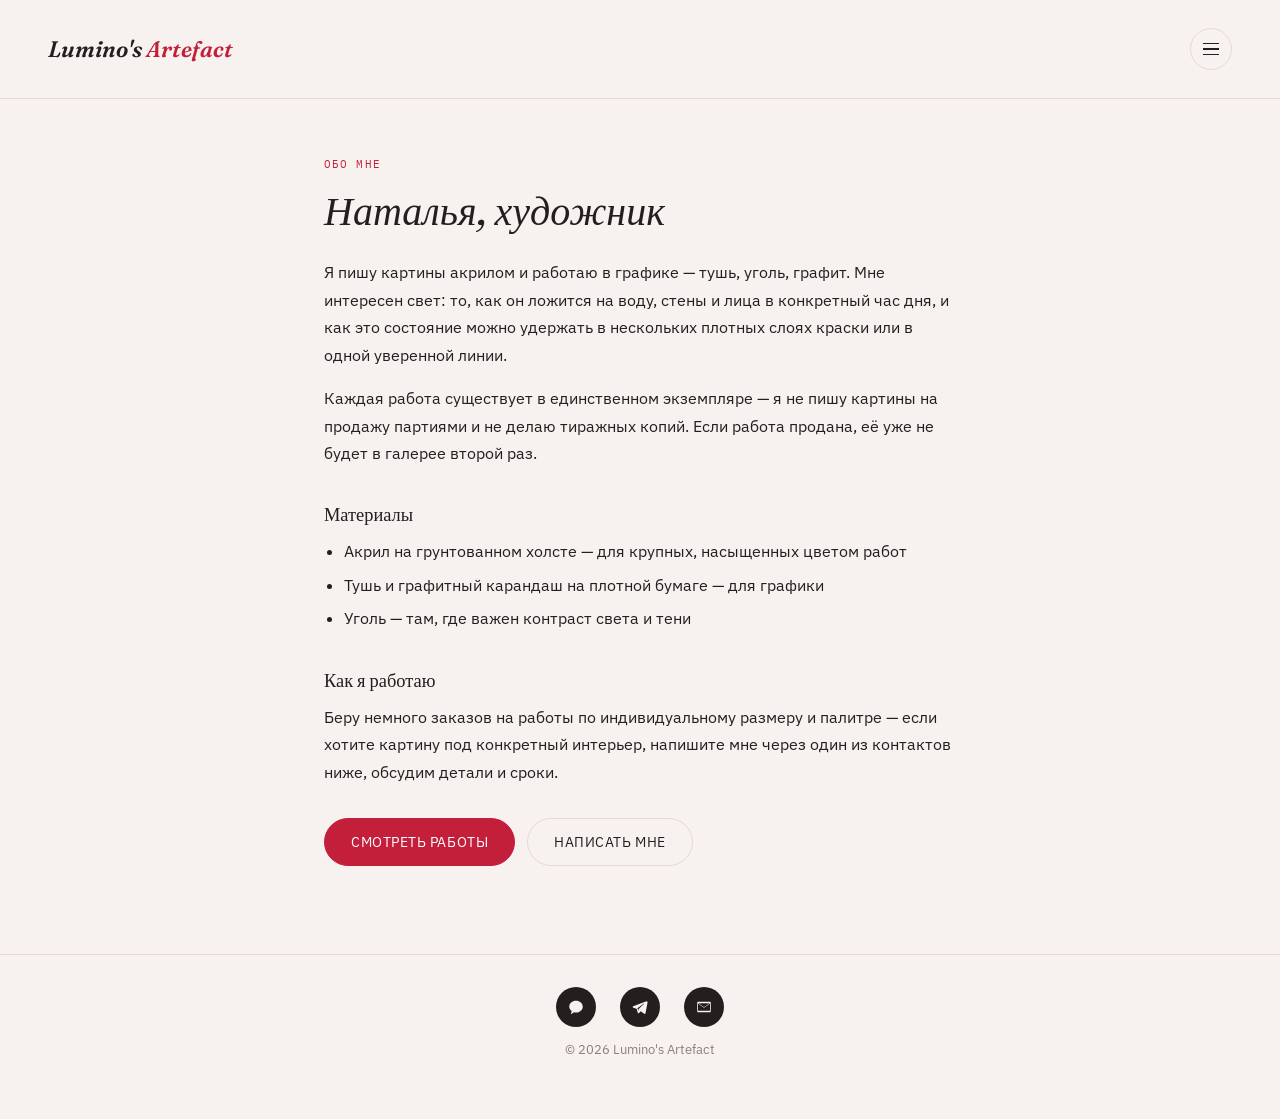
==== about.html @ 3d749a7e "Add site sections and slide-in nav menu, fix mobile gallery to 2 columns Split the single-page catal" ====
<!DOCTYPE html>
<html lang="ru">
<head>
<meta charset="UTF-8">
<meta name="viewport" content="width=device-width, initial-scale=1.0">
<title>Обо мне — Lumino's Artefact</title>
<link rel="preconnect" href="https://fonts.googleapis.com">
<link href="https://fonts.googleapis.com/css2?family=Fraunces:ital,opsz,wght@0,9..144,500;0,9..144,600;1,9..144,500&family=IBM+Plex+Sans:wght@400;500;600&family=IBM+Plex+Mono:wght@500&display=swap" rel="stylesheet">
<link rel="stylesheet" href="style.css">
</head>
<body>

  <header class="site-header">
    <a class="wordmark" href="index.html">Lumino's <span>Artefact</span></a>
    <button class="menu-toggle" id="menuToggle" aria-label="Открыть меню">
      <span></span><span></span><span></span>
    </button>
  </header>

  <div class="drawer-overlay" id="drawerOverlay"></div>
  <nav class="drawer" id="drawer">
    <button class="drawer-close" id="drawerClose" aria-label="Закрыть меню">&times;</button>
    <ul class="drawer-links">
      <li><a href="index.html">Главная</a></li>
      <li><a href="about.html" aria-current="page">Обо мне</a></li>
      <li><a href="gallery.html">Галерея</a></li>
      <li><a href="delivery.html">Доставка и оплата</a></li>
      <li><a href="contacts.html">Контакты</a></li>
    </ul>
    <div class="drawer-socials">
      <a class="social-icon" href="https://max.ru/u/f9LHodD0cOLGrv2IVl0ph_U3VSbgk9J3b61NacFTRPmokoeO5pcAcMMpPfM" target="_blank" rel="noopener" aria-label="Max">
        <svg viewBox="0 0 24 24"><path d="M12 3.5C6.98 3.5 3 7.06 3 11.3c0 2.36 1.24 4.47 3.2 5.9-.1.98-.4 2.3-.99 3.5a.4.4 0 0 0 .53.53c1.46-.62 2.87-1.5 3.7-2.1.83.2 1.7.3 2.56.3 5.02 0 9-3.56 9-7.8s-3.98-7.8-9-7.8Z"/></svg>
      </a>
      <a class="social-icon" href="https://t.me/Nataly_Xa" target="_blank" rel="noopener" aria-label="Telegram">
        <svg viewBox="0 0 24 24"><path d="M20.7 4.2 2.9 11.1c-.8.3-.8 1.5.1 1.8l4.4 1.4 1.7 5.3c.2.7 1.1.9 1.6.4l2.4-2.3 4.5 3.3c.6.5 1.6.1 1.7-.6l2.8-14.5c.2-.9-.7-1.6-1.4-1.3ZM8.6 13.6l8.6-6.3c.2-.1.4.1.3.3l-6.9 6.7c-.3.3-.4.6-.5 1l-.2 2.1-1.3-3.8Z"/></svg>
      </a>
      <a class="social-icon" href="mailto:luminosartefact@gmail.com" aria-label="Email">
        <svg viewBox="0 0 24 24"><path d="M4 5h16a1 1 0 0 1 1 1v12a1 1 0 0 1-1 1H4a1 1 0 0 1-1-1V6a1 1 0 0 1 1-1Zm0 2.4V17h16V7.4l-7.4 5.3a1 1 0 0 1-1.2 0L4 7.4Zm.6-.4 7.4 5.3 7.4-5.3H4.6Z"/></svg>
      </a>
    </div>
  </nav>

  <main>
    <article class="page-content">
      <p class="cat">Обо мне</p>
      <h1>Наталья, художник</h1>
      <p>Я пишу картины акрилом и работаю в графике — тушь, уголь, графит. Мне интересен свет: то, как он ложится на воду, стены и лица в конкретный час дня, и как это состояние можно удержать в нескольких плотных слоях краски или в одной уверенной линии.</p>
      <p>Каждая работа существует в единственном экземпляре — я не пишу картины на продажу партиями и не делаю тиражных копий. Если работа продана, её уже не будет в галерее второй раз.</p>

      <h2>Материалы</h2>
      <ul>
        <li>Акрил на грунтованном холсте — для крупных, насыщенных цветом работ</li>
        <li>Тушь и графитный карандаш на плотной бумаге — для графики</li>
        <li>Уголь — там, где важен контраст света и тени</li>
      </ul>

      <h2>Как я работаю</h2>
      <p>Беру немного заказов на работы по индивидуальному размеру и палитре — если хотите картину под конкретный интерьер, напишите мне через один из контактов ниже, обсудим детали и сроки.</p>

      <div class="hero-actions" style="justify-content: flex-start; margin-top: 32px;">
        <a class="primary" href="gallery.html">Смотреть работы</a>
        <a href="contacts.html">Написать мне</a>
      </div>
    </article>
  </main>

  <footer class="site-footer">
    <div class="footer-socials">
      <a class="social-icon" href="https://max.ru/u/f9LHodD0cOLGrv2IVl0ph_U3VSbgk9J3b61NacFTRPmokoeO5pcAcMMpPfM" target="_blank" rel="noopener" aria-label="Max">
        <svg viewBox="0 0 24 24"><path d="M12 3.5C6.98 3.5 3 7.06 3 11.3c0 2.36 1.24 4.47 3.2 5.9-.1.98-.4 2.3-.99 3.5a.4.4 0 0 0 .53.53c1.46-.62 2.87-1.5 3.7-2.1.83.2 1.7.3 2.56.3 5.02 0 9-3.56 9-7.8s-3.98-7.8-9-7.8Z"/></svg>
      </a>
      <a class="social-icon" href="https://t.me/Nataly_Xa" target="_blank" rel="noopener" aria-label="Telegram">
        <svg viewBox="0 0 24 24"><path d="M20.7 4.2 2.9 11.1c-.8.3-.8 1.5.1 1.8l4.4 1.4 1.7 5.3c.2.7 1.1.9 1.6.4l2.4-2.3 4.5 3.3c.6.5 1.6.1 1.7-.6l2.8-14.5c.2-.9-.7-1.6-1.4-1.3ZM8.6 13.6l8.6-6.3c.2-.1.4.1.3.3l-6.9 6.7c-.3.3-.4.6-.5 1l-.2 2.1-1.3-3.8Z"/></svg>
      </a>
      <a class="social-icon" href="mailto:luminosartefact@gmail.com" aria-label="Email">
        <svg viewBox="0 0 24 24"><path d="M4 5h16a1 1 0 0 1 1 1v12a1 1 0 0 1-1 1H4a1 1 0 0 1-1-1V6a1 1 0 0 1 1-1Zm0 2.4V17h16V7.4l-7.4 5.3a1 1 0 0 1-1.2 0L4 7.4Zm.6-.4 7.4 5.3 7.4-5.3H4.6Z"/></svg>
      </a>
    </div>
    <p class="copyright">&copy; 2026 Lumino's Artefact</p>
  </footer>

  <script src="nav.js"></script>
</body>
</html>
---- style.css ----
:root {
  --bg: #f7f2f0;
  --ink: #231f1e;
  --muted: #8c8079;
  --line: #e4d9d5;
  --card: #ffffff;
  --accent: #c31f3a;
}

* { box-sizing: border-box; }

html, body {
  margin: 0;
  padding: 0;
}

body {
  background: var(--bg);
  color: var(--ink);
  font-family: 'IBM Plex Sans', Arial, sans-serif;
  -webkit-font-smoothing: antialiased;
}

a { color: inherit; }

/* ---------- header ---------- */
.site-header {
  display: flex;
  flex-wrap: wrap;
  gap: 16px 32px;
  align-items: center;
  justify-content: space-between;
  padding: 28px clamp(20px, 4vw, 48px);
  border-bottom: 1px solid var(--line);
}

.wordmark {
  font-family: 'Fraunces', Georgia, serif;
  font-style: italic;
  font-weight: 600;
  font-size: 1.4rem;
  text-decoration: none;
  color: var(--ink);
}

.wordmark span { color: var(--accent); }

.cats {
  display: flex;
  gap: 8px;
  flex-wrap: wrap;
  padding: 0 clamp(20px, 4vw, 48px) 24px;
}

.cat-btn {
  font-family: 'IBM Plex Sans', sans-serif;
  font-size: 12px;
  letter-spacing: .08em;
  text-transform: uppercase;
  background: transparent;
  border: 1px solid var(--line);
  color: var(--muted);
  padding: 8px 16px;
  border-radius: 999px;
  cursor: pointer;
  transition: background .15s ease, color .15s ease, border-color .15s ease;
}

.cat-btn:hover {
  border-color: var(--accent);
  color: var(--ink);
}

.cat-btn.on {
  background: var(--accent);
  border-color: var(--accent);
  color: #fff;
}

/* ---------- gallery grid ---------- */
.gallery {
  display: grid;
  grid-template-columns: repeat(3, 1fr);
  gap: clamp(16px, 2.4vw, 32px);
  max-width: 1240px;
  margin: 0 auto;
  padding: clamp(24px, 4vw, 48px) clamp(20px, 4vw, 48px) 72px;
}

@media (max-width: 900px) {
  .gallery { grid-template-columns: repeat(2, 1fr); }
}

@media (max-width: 560px) {
  .gallery { gap: 10px; padding-left: 14px; padding-right: 14px; }
  .card-body { padding-top: 10px; }
  .card-title { font-size: 1rem; }
}

.card {
  display: flex;
  flex-direction: column;
}

.card-frame {
  position: relative;
  aspect-ratio: 1 / 1;
  overflow: hidden;
  border-radius: 4px;
  border: 1px solid var(--line);
  cursor: pointer;
  background: var(--card);
}

.card-frame img {
  width: 100%;
  height: 100%;
  object-fit: cover;
  display: block;
  transition: opacity .15s ease;
}

.card-frame .quick-hint {
  position: absolute;
  inset: 0;
  display: flex;
  align-items: center;
  justify-content: center;
  background: rgba(35, 31, 30, .38);
  color: #fff;
  font-size: 11.5px;
  letter-spacing: .1em;
  text-transform: uppercase;
  font-family: 'IBM Plex Mono', monospace;
  opacity: 0;
  transition: opacity .18s ease;
}

.card-frame:hover .quick-hint { opacity: 1; }

.card-dots {
  position: absolute;
  left: 0;
  right: 0;
  bottom: 10px;
  display: flex;
  justify-content: center;
  gap: 6px;
  z-index: 2;
}

.card-dots button {
  width: 6px;
  height: 6px;
  border-radius: 50%;
  border: none;
  padding: 0;
  background: rgba(255, 255, 255, .55);
  cursor: pointer;
}

.card-dots button.on { background: #fff; }

.card-body {
  padding: 14px 2px 0;
}

.card-cat {
  margin: 0 0 4px;
  font-family: 'IBM Plex Mono', monospace;
  font-size: 10.5px;
  letter-spacing: .1em;
  text-transform: uppercase;
  color: var(--accent);
}

.card-title {
  margin: 0 0 4px;
  font-family: 'Fraunces', Georgia, serif;
  font-weight: 500;
  font-size: 1.15rem;
}

.card-meta {
  margin: 0 0 6px;
  color: var(--muted);
  font-size: .85rem;
}

.card-footer-row {
  display: flex;
  align-items: baseline;
  justify-content: space-between;
}

.card-price {
  margin: 0;
  font-weight: 600;
}

.card-link {
  font-size: .8rem;
  text-decoration: none;
  color: var(--muted);
  border-bottom: 1px solid transparent;
}

.card-link:hover {
  color: var(--accent);
  border-bottom-color: var(--accent);
}

.loading {
  grid-column: 1 / -1;
  color: var(--muted);
  font-size: .9rem;
  padding: 40px 0;
  text-align: center;
}

/* ---------- footer ---------- */
.site-footer {
  text-align: center;
  padding: 32px 20px 48px;
  border-top: 1px solid var(--line);
  color: var(--muted);
}

.site-footer a {
  color: var(--accent);
  text-decoration: none;
  margin: 0 6px;
}

.site-footer a:hover { text-decoration: underline; }

.copyright {
  margin-top: 12px;
  font-size: .8rem;
}

/* ---------- hamburger + slide-in menu ---------- */
.menu-toggle {
  width: 42px;
  height: 42px;
  flex-shrink: 0;
  border: 1px solid var(--line);
  border-radius: 50%;
  background: transparent;
  display: flex;
  flex-direction: column;
  align-items: center;
  justify-content: center;
  gap: 4px;
  cursor: pointer;
  transition: border-color .15s ease;
}

.menu-toggle:hover { border-color: var(--accent); }

.menu-toggle span {
  display: block;
  width: 16px;
  height: 1.5px;
  background: var(--ink);
}

.drawer-overlay {
  position: fixed;
  inset: 0;
  background: rgba(35, 31, 30, .45);
  opacity: 0;
  pointer-events: none;
  transition: opacity .2s ease;
  z-index: 150;
}

.drawer-overlay.open { opacity: 1; pointer-events: auto; }

.drawer {
  position: fixed;
  top: 0;
  right: 0;
  height: 100vh;
  width: min(300px, 85vw);
  background: var(--bg);
  border-left: 1px solid var(--line);
  padding: 24px 28px 32px;
  display: flex;
  flex-direction: column;
  transform: translateX(100%);
  transition: transform .28s ease;
  z-index: 200;
}

.drawer.open { transform: translateX(0); }

.drawer-close {
  align-self: flex-end;
  background: none;
  border: none;
  font-size: 1.8rem;
  line-height: 1;
  color: var(--ink);
  cursor: pointer;
  margin-bottom: 20px;
  padding: 4px;
}

.drawer-links {
  list-style: none;
  margin: 0;
  padding: 0;
  display: flex;
  flex-direction: column;
  gap: 22px;
}

.drawer-links a {
  font-family: 'Fraunces', Georgia, serif;
  font-style: italic;
  font-weight: 500;
  font-size: 1.3rem;
  text-decoration: none;
  color: var(--ink);
  transition: color .15s ease;
}

.drawer-links a:hover,
.drawer-links a[aria-current="page"] { color: var(--accent); }

.drawer-socials {
  display: flex;
  gap: 12px;
  margin-top: auto;
  padding-top: 24px;
  border-top: 1px solid var(--line);
}

/* ---------- circular black/white social icons ---------- */
.social-icon {
  width: 40px;
  height: 40px;
  border-radius: 50%;
  background: var(--ink);
  display: flex;
  align-items: center;
  justify-content: center;
  flex-shrink: 0;
  transition: background .15s ease;
}

.social-icon svg {
  width: 18px;
  height: 18px;
  fill: var(--bg);
}

.social-icon:hover { background: var(--accent); }

.footer-socials {
  display: flex;
  justify-content: center;
  gap: 12px;
  margin-bottom: 14px;
}

/* ---------- homepage hero ---------- */
.hero {
  max-width: 720px;
  margin: 0 auto;
  padding: clamp(56px, 11vw, 120px) 24px clamp(48px, 8vw, 88px);
  text-align: center;
}

.hero .eyebrow {
  font-family: 'IBM Plex Mono', monospace;
  font-size: 11px;
  letter-spacing: .14em;
  text-transform: uppercase;
  color: var(--accent);
  margin: 0 0 18px;
}

.hero h1 {
  font-family: 'Fraunces', Georgia, serif;
  font-style: italic;
  font-weight: 500;
  font-size: clamp(2.2rem, 6vw, 3.4rem);
  margin: 0 0 20px;
  text-wrap: balance;
}

.hero p {
  color: var(--muted);
  font-size: 1.05rem;
  line-height: 1.7;
  max-width: 52ch;
  margin: 0 auto 32px;
}

.hero-actions {
  display: flex;
  justify-content: center;
  gap: 12px;
  flex-wrap: wrap;
}

.hero-actions a {
  text-decoration: none;
  font-size: .85rem;
  letter-spacing: .04em;
  text-transform: uppercase;
  padding: 14px 26px;
  border-radius: 999px;
  border: 1px solid var(--line);
  color: var(--ink);
  transition: border-color .15s ease;
}

.hero-actions a.primary {
  background: var(--accent);
  border-color: var(--accent);
  color: #fff;
}

.hero-actions a:hover { border-color: var(--accent); }

.hero-strip {
  display: grid;
  grid-template-columns: repeat(3, 1fr);
  gap: clamp(10px, 2vw, 18px);
  max-width: 900px;
  margin: 0 auto;
  padding: 0 24px clamp(56px, 9vw, 96px);
}

.hero-strip a {
  display: block;
  aspect-ratio: 1 / 1;
  border-radius: 4px;
  overflow: hidden;
  border: 1px solid var(--line);
}

.hero-strip img {
  width: 100%;
  height: 100%;
  object-fit: cover;
  display: block;
  transition: transform .3s ease;
}

.hero-strip a:hover img { transform: scale(1.05); }

@media (max-width: 560px) {
  .hero-strip { grid-template-columns: repeat(3, 1fr); gap: 8px; padding-left: 14px; padding-right: 14px; }
}

/* ---------- simple content pages (about / delivery / contacts) ---------- */
.page-content {
  max-width: 680px;
  margin: 0 auto;
  padding: clamp(32px, 6vw, 56px) 24px 88px;
}

.page-content .cat {
  margin: 0 0 12px;
  font-family: 'IBM Plex Mono', monospace;
  font-size: 11px;
  letter-spacing: .1em;
  text-transform: uppercase;
  color: var(--accent);
}

.page-content h1 {
  font-family: 'Fraunces', Georgia, serif;
  font-style: italic;
  font-weight: 500;
  font-size: clamp(1.9rem, 4.5vw, 2.5rem);
  margin: 0 0 24px;
}

.page-content h2 {
  font-family: 'Fraunces', Georgia, serif;
  font-weight: 500;
  font-size: 1.15rem;
  margin: 36px 0 12px;
}

.page-content p {
  line-height: 1.75;
  color: var(--ink);
  font-size: .98rem;
  margin: 0 0 16px;
}

.page-content ul {
  margin: 0 0 16px;
  padding-left: 20px;
}

.page-content li {
  line-height: 1.75;
  font-size: .98rem;
  margin-bottom: 6px;
}

.contacts-list {
  display: flex;
  flex-direction: column;
  gap: 18px;
  margin: 28px 0 0;
  padding: 0;
  list-style: none;
}

.contacts-list a {
  display: flex;
  align-items: center;
  gap: 14px;
  text-decoration: none;
  color: var(--ink);
  font-size: 1.02rem;
}

.contacts-list a:hover { color: var(--accent); }

.contacts-list .social-icon { width: 44px; height: 44px; }
.contacts-list .social-icon svg { width: 20px; height: 20px; }

/* ---------- quick-view modal ---------- */
.modal {
  position: fixed;
  inset: 0;
  background: rgba(35, 31, 30, .78);
  display: flex;
  align-items: center;
  justify-content: center;
  padding: 24px;
  z-index: 100;
}

.modal.hidden { display: none; }

.modal-panel {
  background: var(--bg);
  max-width: 960px;
  width: 100%;
  max-height: 90vh;
  overflow-y: auto;
  border-radius: 6px;
  display: grid;
  grid-template-columns: 1.2fr 1fr;
  position: relative;
}

@media (max-width: 720px) {
  .modal-panel { grid-template-columns: 1fr; }
}

.modal-close {
  position: absolute;
  top: 12px;
  right: 14px;
  background: none;
  border: none;
  font-size: 1.8rem;
  line-height: 1;
  color: var(--ink);
  cursor: pointer;
  z-index: 3;
}

.modal-media {
  position: relative;
  aspect-ratio: 1 / 1;
  background: var(--card);
}

.modal-media img {
  width: 100%;
  height: 100%;
  object-fit: cover;
  display: block;
}

.carousel-arrow {
  position: absolute;
  top: 50%;
  transform: translateY(-50%);
  background: rgba(255, 255, 255, .85);
  border: none;
  width: 34px;
  height: 34px;
  border-radius: 50%;
  font-size: 1.2rem;
  cursor: pointer;
  color: var(--ink);
}

.carousel-arrow.left { left: 12px; }
.carousel-arrow.right { right: 12px; }

.modal-media .dots {
  position: absolute;
  left: 0;
  right: 0;
  bottom: 12px;
  display: flex;
  justify-content: center;
  gap: 6px;
}

.modal-media .dots button {
  width: 6px;
  height: 6px;
  border-radius: 50%;
  border: none;
  padding: 0;
  background: rgba(255, 255, 255, .55);
  cursor: pointer;
}

.modal-media .dots button.on { background: #fff; }

.modal-info {
  padding: 32px 28px;
}

.modal-cat {
  margin: 0 0 8px;
  font-family: 'IBM Plex Mono', monospace;
  font-size: 10.5px;
  letter-spacing: .1em;
  text-transform: uppercase;
  color: var(--accent);
}

.modal-info h2 {
  margin: 0 0 6px;
  font-family: 'Fraunces', Georgia, serif;
  font-weight: 500;
  font-size: 1.5rem;
}

.modal-meta {
  margin: 0 0 10px;
  color: var(--muted);
  font-size: .9rem;
}

.modal-price {
  margin: 0 0 16px;
  font-weight: 600;
  font-size: 1.1rem;
}

.modal-desc {
  margin: 0 0 20px;
  line-height: 1.6;
  color: var(--ink);
  font-size: .95rem;
}

.modal-link {
  display: inline-block;
  font-size: .85rem;
  text-decoration: none;
  color: var(--accent);
  border-bottom: 1px solid var(--accent);
}
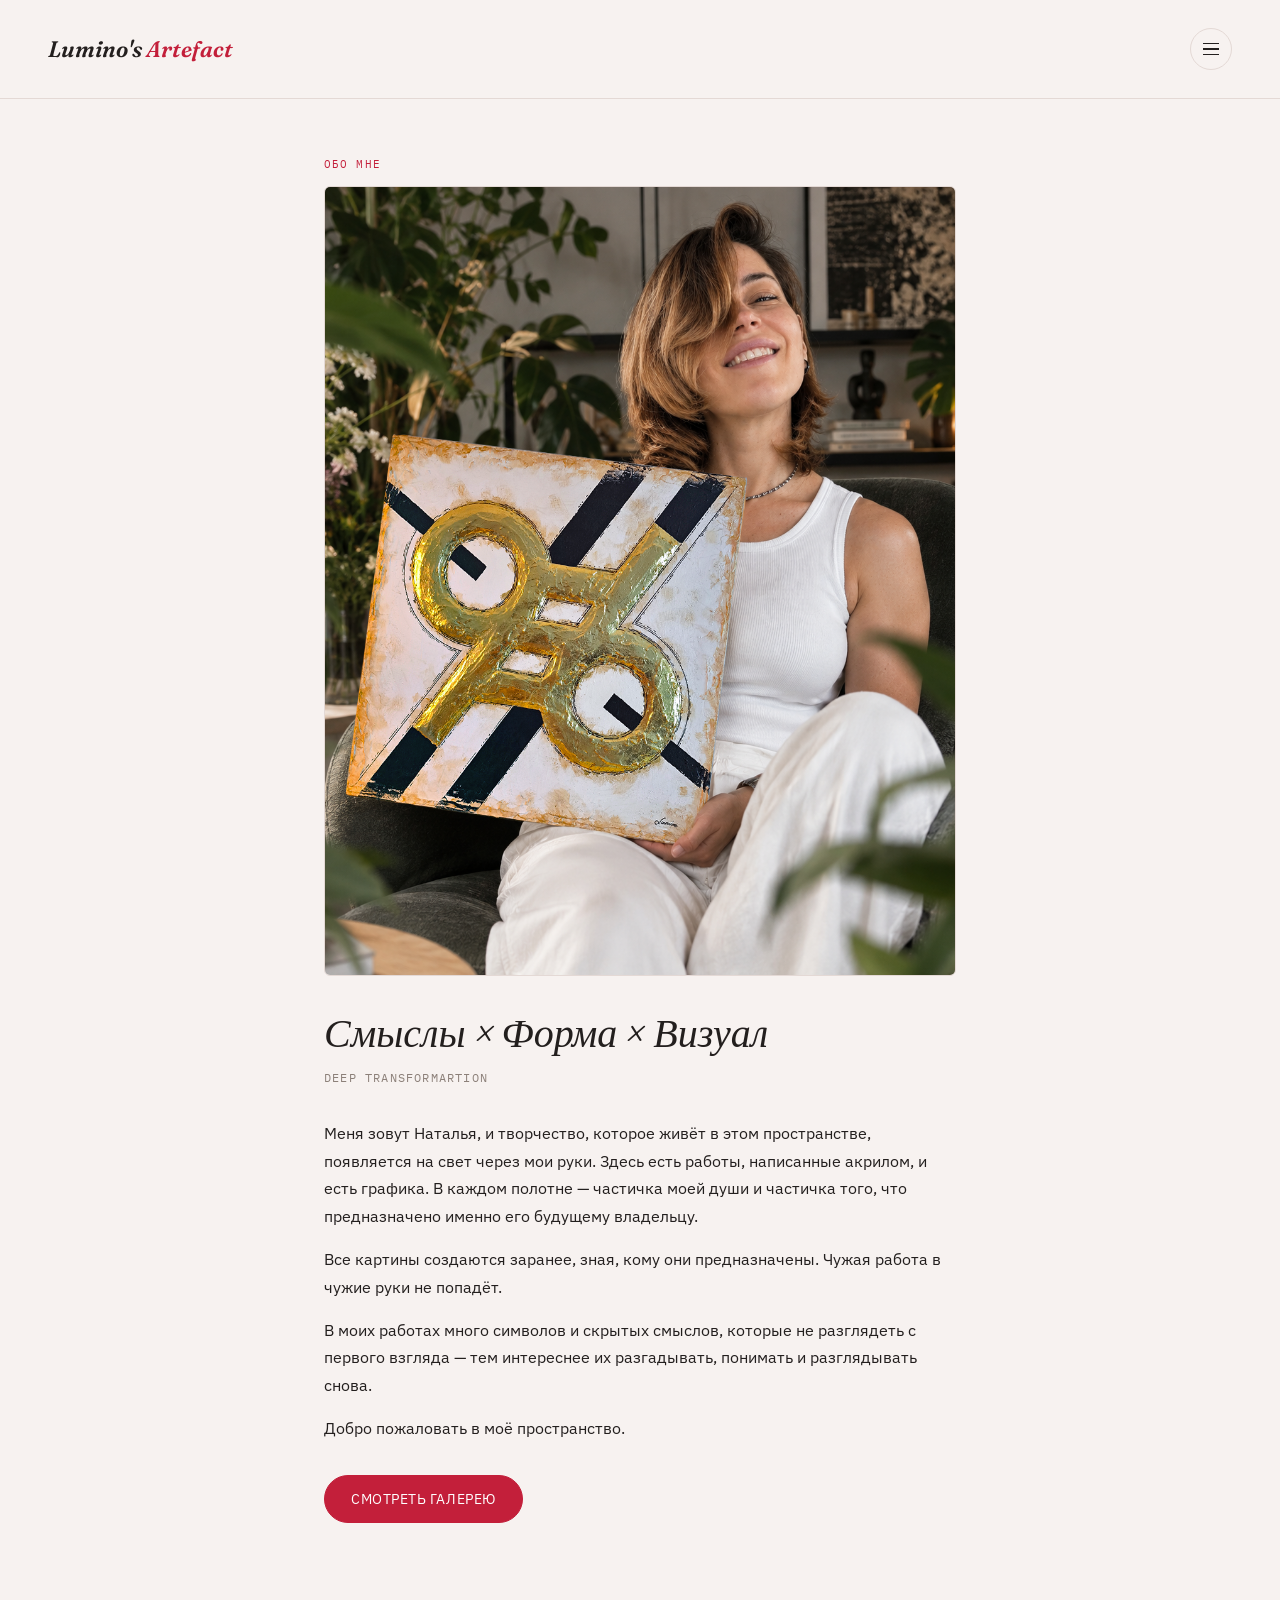
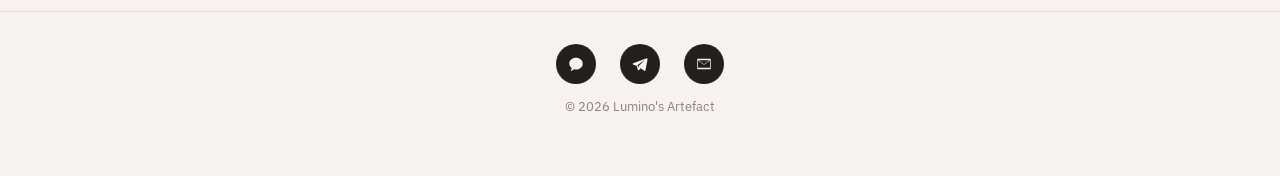
==== commit f69ff93f: "Update about page with new headline, bio text, and portrait photo Co-Authored-By: Claude Sonnet 5 <n" ====
--- a/about.html
+++ b/about.html
@@ -43,23 +43,19 @@
   <main>
     <article class="page-content">
       <p class="cat">Обо мне</p>
-      <h1>Наталья, художник</h1>
-      <p>Я пишу картины акрилом и работаю в графике — тушь, уголь, графит. Мне интересен свет: то, как он ложится на воду, стены и лица в конкретный час дня, и как это состояние можно удержать в нескольких плотных слоях краски или в одной уверенной линии.</p>
-      <p>Каждая работа существует в единственном экземпляре — я не пишу картины на продажу партиями и не делаю тиражных копий. Если работа продана, её уже не будет в галерее второй раз.</p>
+      <div class="about-portrait">
+        <img src="images/000-1.png" alt="Наталья">
+      </div>
+      <h1>Смыслы × Форма × Визуал</h1>
+      <p class="tagline">Deep TransformARTion</p>
 
-      <h2>Материалы</h2>
-      <ul>
-        <li>Акрил на грунтованном холсте — для крупных, насыщенных цветом работ</li>
-        <li>Тушь и графитный карандаш на плотной бумаге — для графики</li>
-        <li>Уголь — там, где важен контраст света и тени</li>
-      </ul>
-
-      <h2>Как я работаю</h2>
-      <p>Беру немного заказов на работы по индивидуальному размеру и палитре — если хотите картину под конкретный интерьер, напишите мне через один из контактов ниже, обсудим детали и сроки.</p>
+      <p>Меня зовут Наталья, и творчество, которое живёт в этом пространстве, появляется на свет через мои руки. Здесь есть работы, написанные акрилом, и есть графика. В каждом полотне — частичка моей души и частичка того, что предназначено именно его будущему владельцу.</p>
+      <p>Все картины создаются заранее, зная, кому они предназначены. Чужая работа в чужие руки не попадёт.</p>
+      <p>В моих работах много символов и скрытых смыслов, которые не разглядеть с первого взгляда — тем интереснее их разгадывать, понимать и разглядывать снова.</p>
+      <p>Добро пожаловать в моё пространство.</p>
 
       <div class="hero-actions" style="justify-content: flex-start; margin-top: 32px;">
-        <a class="primary" href="gallery.html">Смотреть работы</a>
-        <a href="contacts.html">Написать мне</a>
+        <a class="primary" href="gallery.html">Смотреть галерею</a>
       </div>
     </article>
   </main>
--- a/style.css
+++ b/style.css
@@ -471,6 +471,31 @@
   letter-spacing: .1em;
   text-transform: uppercase;
   color: var(--accent);
+}
+
+.about-portrait {
+  width: 100%;
+  aspect-ratio: 4 / 5;
+  border-radius: 6px;
+  overflow: hidden;
+  border: 1px solid var(--line);
+  margin: 0 0 32px;
+}
+
+.about-portrait img {
+  width: 100%;
+  height: 100%;
+  object-fit: cover;
+  display: block;
+}
+
+.page-content .tagline {
+  font-family: 'IBM Plex Mono', monospace;
+  font-size: 12px;
+  letter-spacing: .1em;
+  text-transform: uppercase;
+  color: var(--muted);
+  margin: -14px 0 32px;
 }
 
 .page-content h1 {
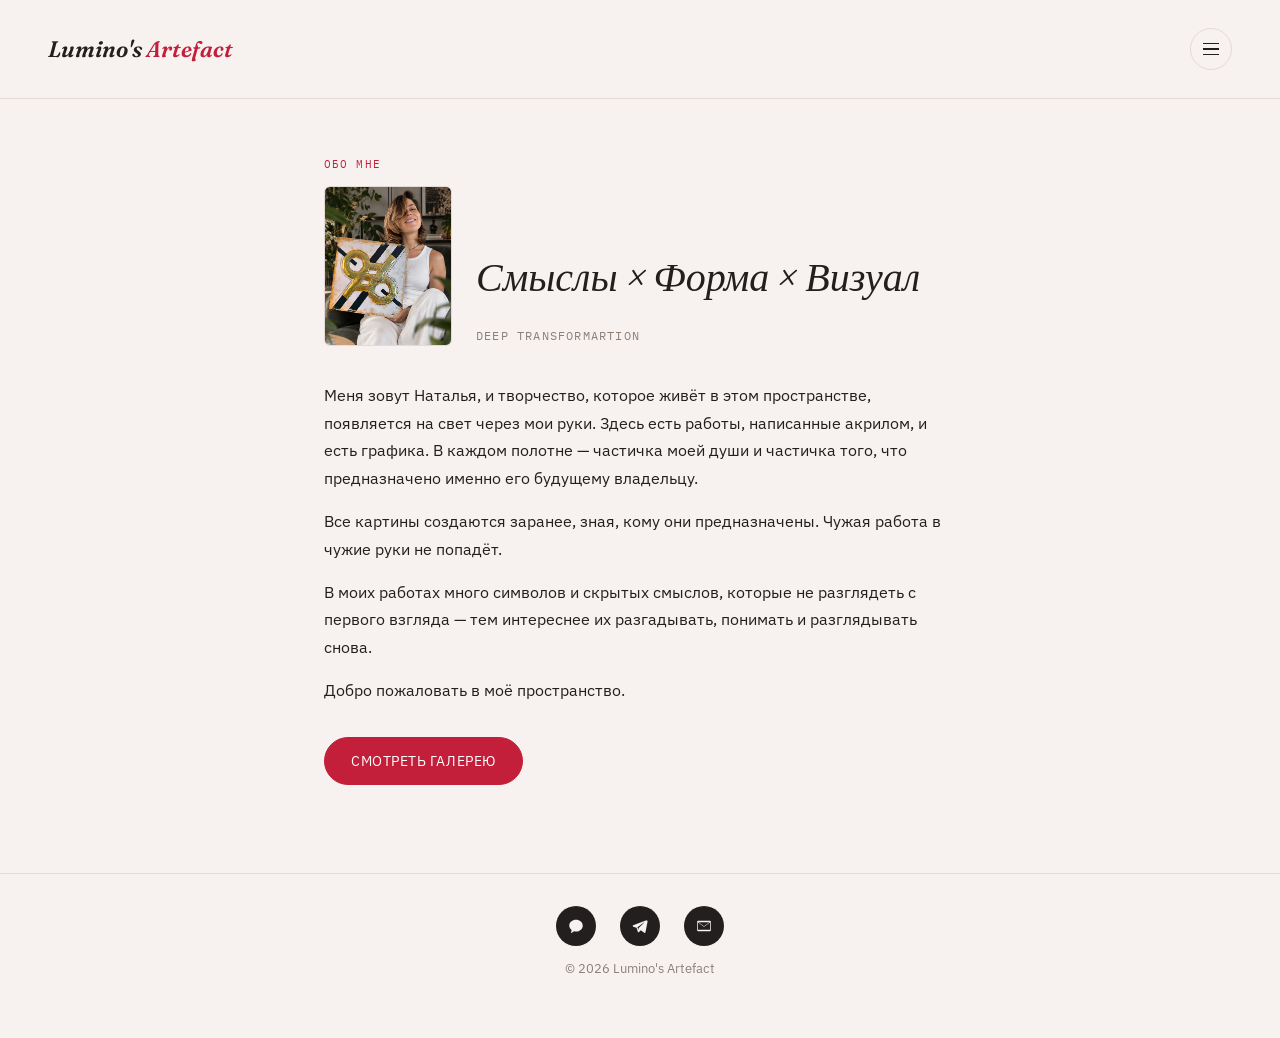
==== commit df0cf5d5: "Shrink about-page portrait and align it beside the heading Co-Authored-By: Claude Sonnet 5 <noreply@" ====
--- a/about.html
+++ b/about.html
@@ -43,11 +43,15 @@
   <main>
     <article class="page-content">
       <p class="cat">Обо мне</p>
-      <div class="about-portrait">
-        <img src="images/000-1.png" alt="Наталья">
+      <div class="about-top">
+        <div class="about-portrait">
+          <img src="images/000-1.png" alt="Наталья">
+        </div>
+        <div class="about-heading">
+          <h1>Смыслы × Форма × Визуал</h1>
+          <p class="tagline">Deep TransformARTion</p>
+        </div>
       </div>
-      <h1>Смыслы × Форма × Визуал</h1>
-      <p class="tagline">Deep TransformARTion</p>
 
       <p>Меня зовут Наталья, и творчество, которое живёт в этом пространстве, появляется на свет через мои руки. Здесь есть работы, написанные акрилом, и есть графика. В каждом полотне — частичка моей души и частичка того, что предназначено именно его будущему владельцу.</p>
       <p>Все картины создаются заранее, зная, кому они предназначены. Чужая работа в чужие руки не попадёт.</p>
--- a/style.css
+++ b/style.css
@@ -473,13 +473,20 @@
   color: var(--accent);
 }
 
+.about-top {
+  display: flex;
+  align-items: flex-end;
+  gap: 24px;
+  margin: 0 0 36px;
+}
+
 .about-portrait {
-  width: 100%;
+  width: 128px;
+  flex-shrink: 0;
   aspect-ratio: 4 / 5;
   border-radius: 6px;
   overflow: hidden;
   border: 1px solid var(--line);
-  margin: 0 0 32px;
 }
 
 .about-portrait img {
@@ -488,6 +495,8 @@
   object-fit: cover;
   display: block;
 }
+
+.about-heading h1 { margin: 0 0 10px; }
 
 .page-content .tagline {
   font-family: 'IBM Plex Mono', monospace;
@@ -495,7 +504,12 @@
   letter-spacing: .1em;
   text-transform: uppercase;
   color: var(--muted);
-  margin: -14px 0 32px;
+  margin: 0;
+}
+
+@media (max-width: 560px) {
+  .about-top { gap: 16px; }
+  .about-portrait { width: 84px; }
 }
 
 .page-content h1 {
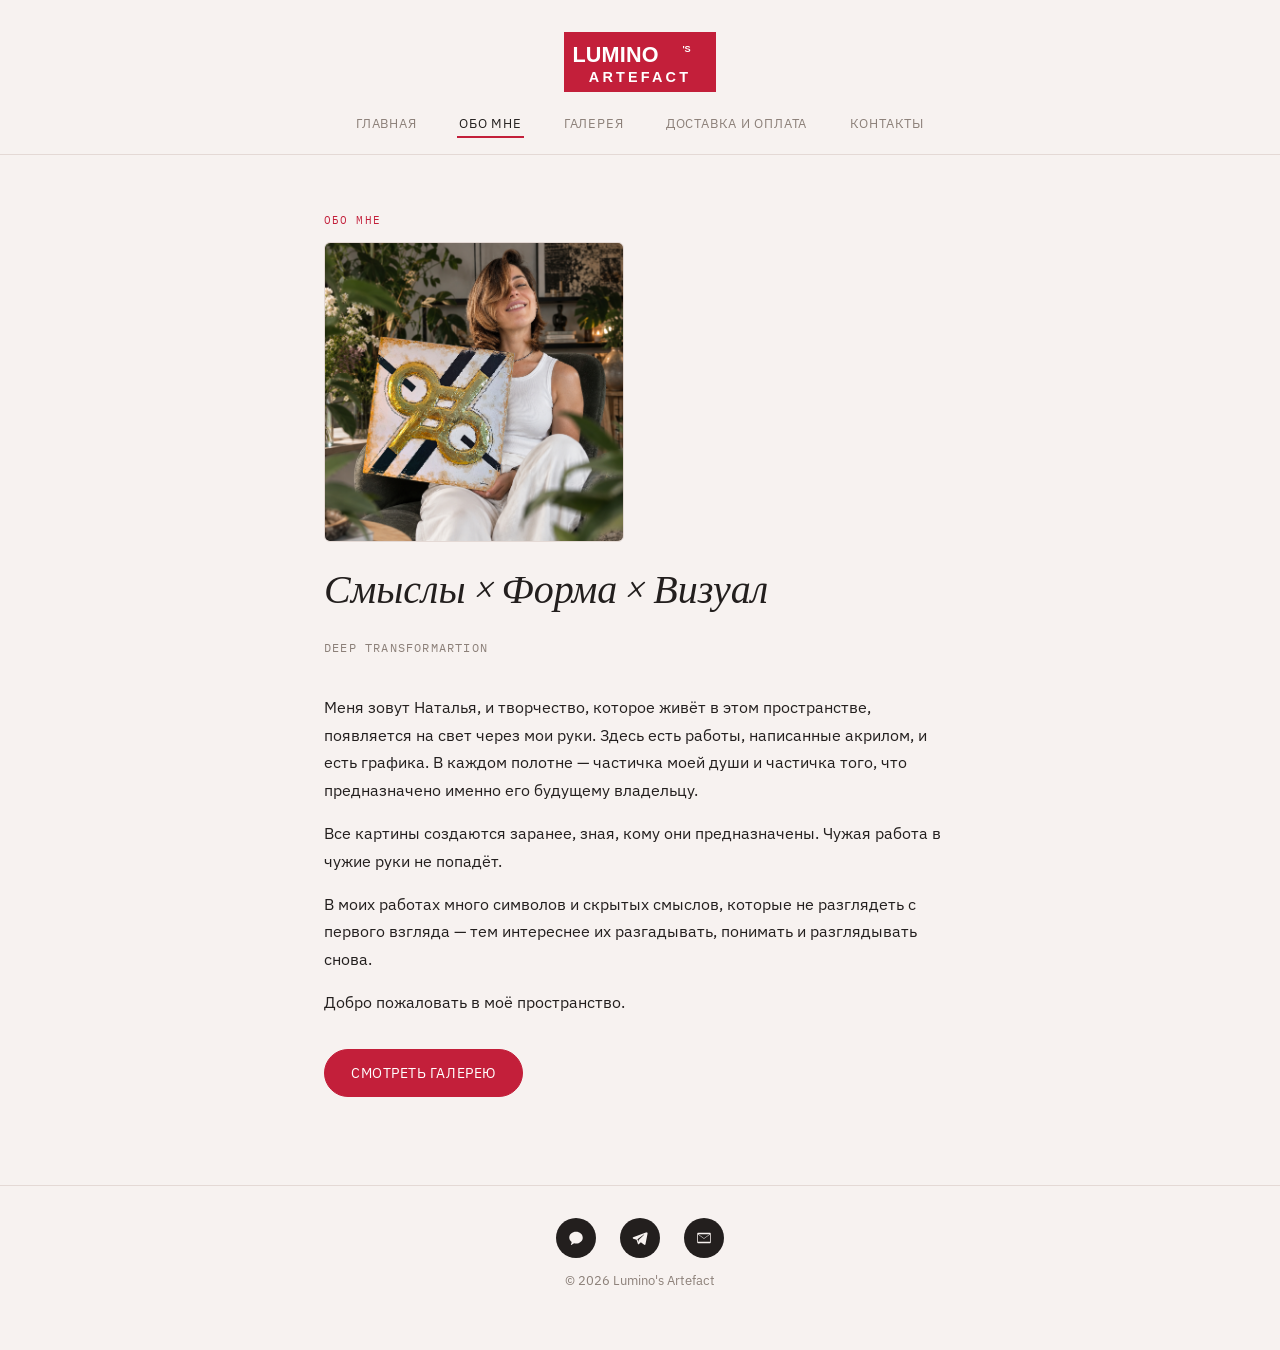
==== commit 533817cb: "Restructure header/nav and rewrite delivery & contacts content Replace the hamburger drawer with a c" ====
--- a/about.html
+++ b/about.html
@@ -11,33 +11,17 @@
 <body>
 
   <header class="site-header">
-    <a class="wordmark" href="index.html">Lumino's <span>Artefact</span></a>
-    <button class="menu-toggle" id="menuToggle" aria-label="Открыть меню">
-      <span></span><span></span><span></span>
-    </button>
+    <a class="logo" href="index.html"><img src="images/logo.svg" alt="Lumino's Artefact" width="170" height="67"></a>
   </header>
 
-  <div class="drawer-overlay" id="drawerOverlay"></div>
-  <nav class="drawer" id="drawer">
-    <button class="drawer-close" id="drawerClose" aria-label="Закрыть меню">&times;</button>
-    <ul class="drawer-links">
+  <nav class="main-nav" aria-label="Основное меню">
+    <ul class="main-nav-links">
       <li><a href="index.html">Главная</a></li>
       <li><a href="about.html" aria-current="page">Обо мне</a></li>
       <li><a href="gallery.html">Галерея</a></li>
       <li><a href="delivery.html">Доставка и оплата</a></li>
       <li><a href="contacts.html">Контакты</a></li>
     </ul>
-    <div class="drawer-socials">
-      <a class="social-icon" href="https://max.ru/u/f9LHodD0cOLGrv2IVl0ph_U3VSbgk9J3b61NacFTRPmokoeO5pcAcMMpPfM" target="_blank" rel="noopener" aria-label="Max">
-        <svg viewBox="0 0 24 24"><path d="M12 3.5C6.98 3.5 3 7.06 3 11.3c0 2.36 1.24 4.47 3.2 5.9-.1.98-.4 2.3-.99 3.5a.4.4 0 0 0 .53.53c1.46-.62 2.87-1.5 3.7-2.1.83.2 1.7.3 2.56.3 5.02 0 9-3.56 9-7.8s-3.98-7.8-9-7.8Z"/></svg>
-      </a>
-      <a class="social-icon" href="https://t.me/Nataly_Xa" target="_blank" rel="noopener" aria-label="Telegram">
-        <svg viewBox="0 0 24 24"><path d="M20.7 4.2 2.9 11.1c-.8.3-.8 1.5.1 1.8l4.4 1.4 1.7 5.3c.2.7 1.1.9 1.6.4l2.4-2.3 4.5 3.3c.6.5 1.6.1 1.7-.6l2.8-14.5c.2-.9-.7-1.6-1.4-1.3ZM8.6 13.6l8.6-6.3c.2-.1.4.1.3.3l-6.9 6.7c-.3.3-.4.6-.5 1l-.2 2.1-1.3-3.8Z"/></svg>
-      </a>
-      <a class="social-icon" href="mailto:luminosartefact@gmail.com" aria-label="Email">
-        <svg viewBox="0 0 24 24"><path d="M4 5h16a1 1 0 0 1 1 1v12a1 1 0 0 1-1 1H4a1 1 0 0 1-1-1V6a1 1 0 0 1 1-1Zm0 2.4V17h16V7.4l-7.4 5.3a1 1 0 0 1-1.2 0L4 7.4Zm.6-.4 7.4 5.3 7.4-5.3H4.6Z"/></svg>
-      </a>
-    </div>
   </nav>
 
   <main>
@@ -79,6 +63,5 @@
     <p class="copyright">&copy; 2026 Lumino's Artefact</p>
   </footer>
 
-  <script src="nav.js"></script>
 </body>
 </html>
--- a/style.css
+++ b/style.css
@@ -26,30 +26,69 @@
 /* ---------- header ---------- */
 .site-header {
   display: flex;
+  justify-content: center;
+  align-items: center;
+  padding: clamp(20px, 4vw, 32px) clamp(20px, 4vw, 48px) clamp(14px, 2vw, 20px);
+}
+
+.logo {
+  display: block;
+}
+
+.logo img {
+  display: block;
+  height: clamp(44px, 6vw, 60px);
+  width: auto;
+}
+
+.main-nav {
+  border-bottom: 1px solid var(--line);
+  padding-bottom: clamp(16px, 2.4vw, 22px);
+  position: relative;
+}
+
+.main-nav-links {
+  list-style: none;
+  margin: 0;
+  padding: 0;
+  display: flex;
+  justify-content: center;
+  align-items: center;
+  gap: clamp(16px, 3vw, 40px);
   flex-wrap: wrap;
-  gap: 16px 32px;
-  align-items: center;
-  justify-content: space-between;
-  padding: 28px clamp(20px, 4vw, 48px);
-  border-bottom: 1px solid var(--line);
-}
-
-.wordmark {
-  font-family: 'Fraunces', Georgia, serif;
-  font-style: italic;
-  font-weight: 600;
-  font-size: 1.4rem;
+}
+
+.main-nav-links a {
+  font-family: 'IBM Plex Sans', sans-serif;
+  font-size: .82rem;
+  letter-spacing: .06em;
+  text-transform: uppercase;
   text-decoration: none;
-  color: var(--ink);
-}
-
-.wordmark span { color: var(--accent); }
+  color: var(--muted);
+  padding: 4px 2px;
+  border-bottom: 2px solid transparent;
+  transition: color .15s ease, border-color .15s ease;
+}
+
+.main-nav-links a:hover,
+.main-nav-links a[aria-current="page"] {
+  color: var(--ink);
+  border-bottom-color: var(--accent);
+}
+
+.back-to-gallery {
+  display: block;
+  max-width: 1200px;
+  margin: 0 auto;
+  padding: clamp(18px, 3vw, 26px) clamp(20px, 4vw, 48px) 0;
+}
 
 .cats {
   display: flex;
+  justify-content: center;
   gap: 8px;
   flex-wrap: wrap;
-  padding: 0 clamp(20px, 4vw, 48px) 24px;
+  padding: 20px clamp(20px, 4vw, 48px) 24px;
 }
 
 .cat-btn {
@@ -239,104 +278,6 @@
   font-size: .8rem;
 }
 
-/* ---------- hamburger + slide-in menu ---------- */
-.menu-toggle {
-  width: 42px;
-  height: 42px;
-  flex-shrink: 0;
-  border: 1px solid var(--line);
-  border-radius: 50%;
-  background: transparent;
-  display: flex;
-  flex-direction: column;
-  align-items: center;
-  justify-content: center;
-  gap: 4px;
-  cursor: pointer;
-  transition: border-color .15s ease;
-}
-
-.menu-toggle:hover { border-color: var(--accent); }
-
-.menu-toggle span {
-  display: block;
-  width: 16px;
-  height: 1.5px;
-  background: var(--ink);
-}
-
-.drawer-overlay {
-  position: fixed;
-  inset: 0;
-  background: rgba(35, 31, 30, .45);
-  opacity: 0;
-  pointer-events: none;
-  transition: opacity .2s ease;
-  z-index: 150;
-}
-
-.drawer-overlay.open { opacity: 1; pointer-events: auto; }
-
-.drawer {
-  position: fixed;
-  top: 0;
-  right: 0;
-  height: 100vh;
-  width: min(300px, 85vw);
-  background: var(--bg);
-  border-left: 1px solid var(--line);
-  padding: 24px 28px 32px;
-  display: flex;
-  flex-direction: column;
-  transform: translateX(100%);
-  transition: transform .28s ease;
-  z-index: 200;
-}
-
-.drawer.open { transform: translateX(0); }
-
-.drawer-close {
-  align-self: flex-end;
-  background: none;
-  border: none;
-  font-size: 1.8rem;
-  line-height: 1;
-  color: var(--ink);
-  cursor: pointer;
-  margin-bottom: 20px;
-  padding: 4px;
-}
-
-.drawer-links {
-  list-style: none;
-  margin: 0;
-  padding: 0;
-  display: flex;
-  flex-direction: column;
-  gap: 22px;
-}
-
-.drawer-links a {
-  font-family: 'Fraunces', Georgia, serif;
-  font-style: italic;
-  font-weight: 500;
-  font-size: 1.3rem;
-  text-decoration: none;
-  color: var(--ink);
-  transition: color .15s ease;
-}
-
-.drawer-links a:hover,
-.drawer-links a[aria-current="page"] { color: var(--accent); }
-
-.drawer-socials {
-  display: flex;
-  gap: 12px;
-  margin-top: auto;
-  padding-top: 24px;
-  border-top: 1px solid var(--line);
-}
-
 /* ---------- circular black/white social icons ---------- */
 .social-icon {
   width: 40px;
@@ -475,15 +416,15 @@
 
 .about-top {
   display: flex;
-  align-items: flex-end;
-  gap: 24px;
+  flex-direction: column;
+  gap: 22px;
   margin: 0 0 36px;
 }
 
 .about-portrait {
-  width: 128px;
-  flex-shrink: 0;
-  aspect-ratio: 4 / 5;
+  width: 300px;
+  height: 300px;
+  max-width: 100%;
   border-radius: 6px;
   overflow: hidden;
   border: 1px solid var(--line);
@@ -505,11 +446,6 @@
   text-transform: uppercase;
   color: var(--muted);
   margin: 0;
-}
-
-@media (max-width: 560px) {
-  .about-top { gap: 16px; }
-  .about-portrait { width: 84px; }
 }
 
 .page-content h1 {
@@ -568,6 +504,60 @@
 .contacts-list .social-icon { width: 44px; height: 44px; }
 .contacts-list .social-icon svg { width: 20px; height: 20px; }
 
+.contacts-group + .contacts-group {
+  margin-top: 40px;
+}
+
+.contacts-group h2 {
+  margin: 0 0 6px;
+}
+
+.contacts-group .group-hint {
+  margin: 0 0 4px;
+  color: var(--muted);
+  font-size: .88rem;
+}
+
+.delivery-table-wrap {
+  overflow-x: auto;
+  margin: 0 0 20px;
+  border: 1px solid var(--line);
+  border-radius: 6px;
+}
+
+.delivery-table {
+  width: 100%;
+  border-collapse: collapse;
+  font-size: .92rem;
+  min-width: 560px;
+}
+
+.delivery-table th,
+.delivery-table td {
+  text-align: left;
+  padding: 12px 14px;
+  border-bottom: 1px solid var(--line);
+  vertical-align: top;
+}
+
+.delivery-table th {
+  font-family: 'IBM Plex Mono', monospace;
+  font-size: 10.5px;
+  letter-spacing: .08em;
+  text-transform: uppercase;
+  color: var(--muted);
+  background: var(--card);
+}
+
+.delivery-table tr:last-child td {
+  border-bottom: none;
+}
+
+.delivery-table td.rec {
+  color: var(--accent);
+  font-weight: 600;
+}
+
 /* ---------- quick-view modal ---------- */
 .modal {
   position: fixed;
@@ -584,13 +574,13 @@
 
 .modal-panel {
   background: var(--bg);
-  max-width: 960px;
+  max-width: 1080px;
   width: 100%;
   max-height: 90vh;
   overflow-y: auto;
   border-radius: 6px;
   display: grid;
-  grid-template-columns: 1.2fr 1fr;
+  grid-template-columns: 1fr 1.2fr;
   position: relative;
 }
 
